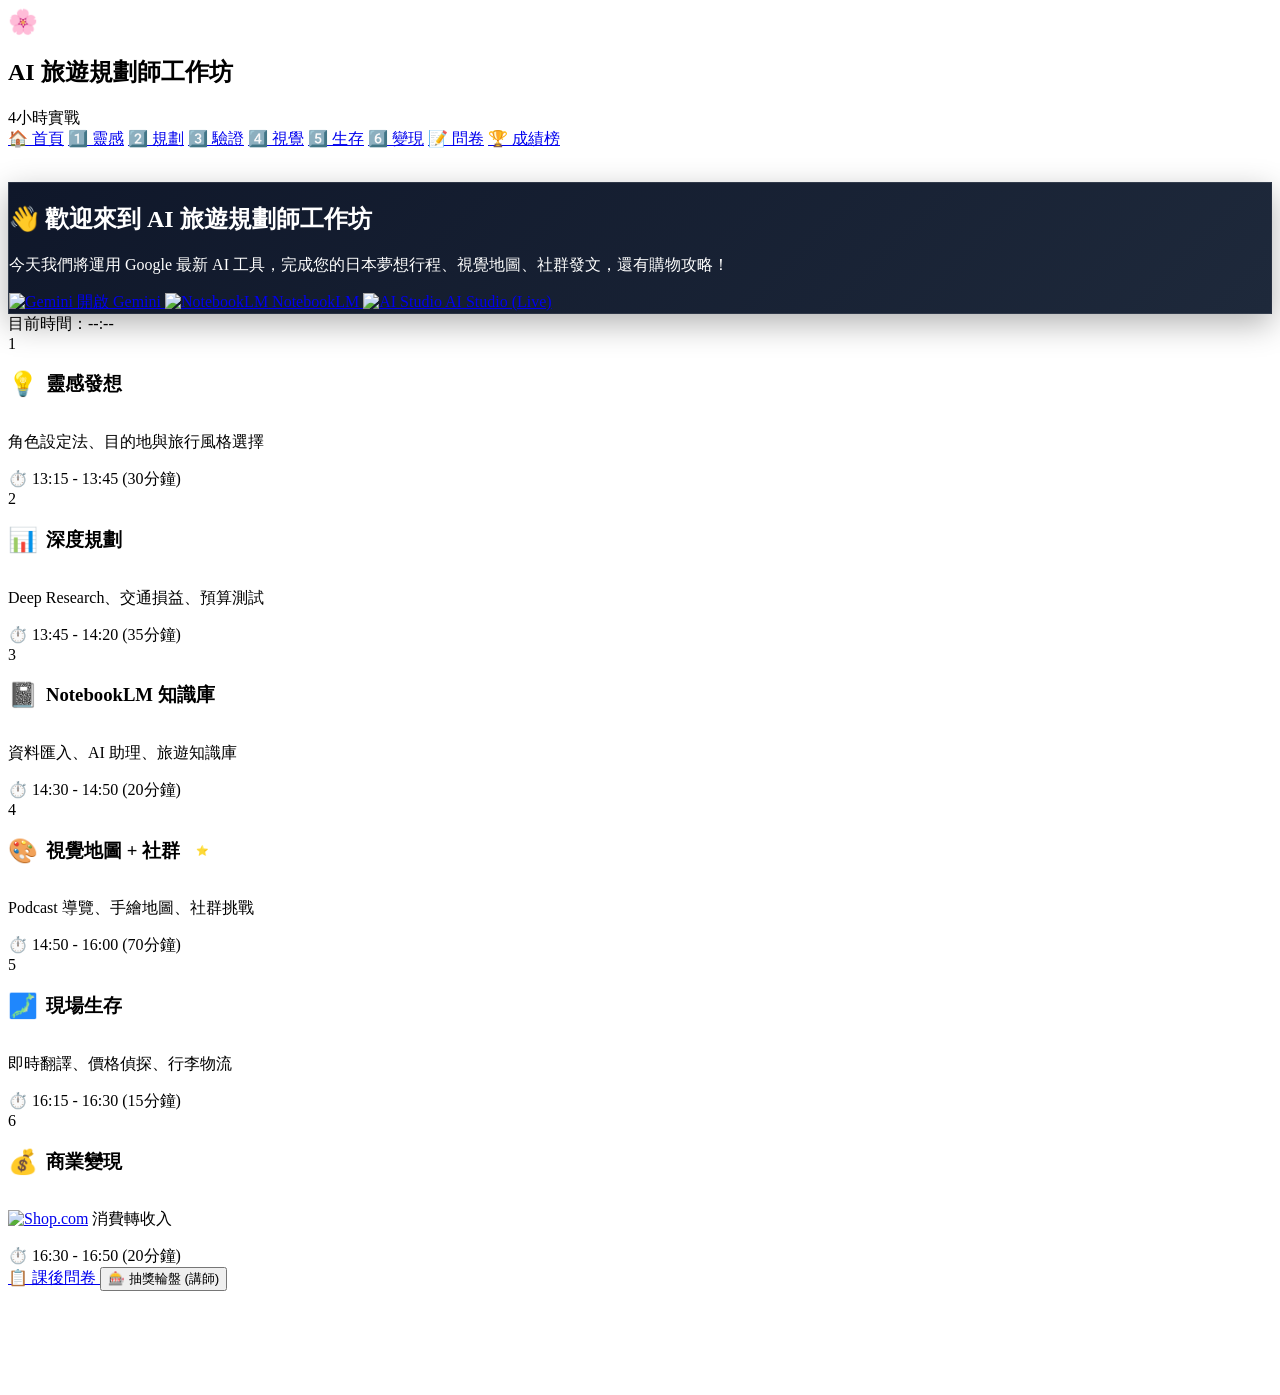
==== index.html @ 0836ae1c "remove all grok related content, sections, and shortcuts" ====
<!DOCTYPE html>
<html lang="zh-TW">

<head>
    <meta charset="UTF-8">
    <meta name="viewport" content="width=device-width, initial-scale=1.0">
    <link rel="icon"
        href="data:image/svg+xml,<svg xmlns='http://www.w3.org/2000/svg' viewBox='0 0 100 100'><text y='.9em' font-size='90'>🌸</text></svg>">
    <title>AI 旅遊規劃師工作坊 | 4 小時實戰</title>

    <!-- Open Graph / Social Media Preview -->
    <meta property="og:title" content="AI 旅遊規劃師工作坊 | 4 小時實戰">
    <meta property="og:description" content="運用 Google 最新 AI 工具，完成您的日本夢想行程、視覺地圖、社群發文，還有購物攻略！">
    <meta property="og:image" content="https://i.ibb.co/jvHknRRJ/AI.jpg">
    <meta property="og:image:secure_url" content="https://i.ibb.co/jvHknRRJ/AI.jpg">
    <meta property="og:image:type" content="image/jpeg">
    <meta property="og:image:width" content="1200">
    <meta property="og:image:height" content="630">
    <meta property="og:url" content="https://ai-travel-workshop.vercel.app/">
    <meta property="og:type" content="website">
    <meta property="og:site_name" content="AI 旅遊規劃師工作坊">

    <!-- Schema.org for Google / Social -->
    <meta itemprop="name" content="AI 旅遊規劃師工作坊 | 4 小時實戰">
    <meta itemprop="description" content="運用 Google 最新 AI 工具，完成您的日本夢想行程、視覺地圖、社群發文，還有購物攻略！">
    <meta itemprop="image" content="https://i.ibb.co/jvHknRRJ/AI.jpg">

    <meta name="twitter:card" content="summary_large_image">
    <meta name="twitter:image" content="https://i.ibb.co/jvHknRRJ/AI.jpg">
    <link href="https://fonts.googleapis.com/css2?family=Noto+Sans+TC:wght@300;400;500;700&display=swap"
        rel="stylesheet">
    <link rel="stylesheet" href="css/main.css">
</head>

<body>
    <!-- Navbar -->
    <nav class="navbar">
        <div class="container navbar-content">
            <div class="navbar-brand">
                <span style="font-size: 1.5rem;">🌸</span>
                <h1>AI 旅遊規劃師工作坊</h1>
                <span class="badge">4小時實戰</span>
            </div>
            <div class="navbar-links">
                <!-- Removed admin link for participant view -->
            </div>
        </div>
    </nav>

    <!-- Quick Nav -->
    <div class="quick-nav">
        <div class="container quick-nav-links">
            <a href="index.html" class="quick-nav-link active">🏠 首頁</a>
            <a href="pages/phase1.html" class="quick-nav-link">1️⃣ 靈感</a>
            <a href="pages/phase2.html" class="quick-nav-link">2️⃣ 規劃</a>
            <a href="pages/phase3.html" class="quick-nav-link">3️⃣ 驗證</a>
            <a href="pages/phase4.html" class="quick-nav-link">4️⃣ 視覺</a>
            <a href="pages/phase5.html" class="quick-nav-link">5️⃣ 生存</a>
            <a href="pages/phase6.html" class="quick-nav-link">6️⃣ 變現</a>
            <a href="survey.html" class="quick-nav-link">📝 問卷</a>
            <a href="leaderboard.html" class="quick-nav-link">🏆 成績榜</a>
        </div>
    </div>

    <!-- Main Content -->
    <main class="container" style="padding-top: 2rem; padding-bottom: 6rem;">
        <!-- Hero Section -->
        <section class="hero fade-in"
            style="background: linear-gradient(135deg, #0f172a 0%, #1e293b 100%); border: 1px solid rgba(255,255,255,0.1); color: white; box-shadow: 0 10px 30px rgba(0,0,0,0.3);">
            <div class="hero-content">
                <h2>👋 歡迎來到 AI 旅遊規劃師工作坊</h2>
                <p>今天我們將運用 Google 最新 AI 工具，完成您的日本夢想行程、視覺地圖、社群發文，還有購物攻略！</p>

                <!-- Progress Dots -->
                <div class="progress-dots mt-6" id="progress-container">
                    <!-- Will be populated by JS -->
                </div>

                <!-- Quick Links -->
                <div class="quick-links mt-6">
                    <a href="https://gemini.google.com/" target="_blank" class="quick-link">
                        <img src="image/logo-gemini.png" alt="Gemini" style="height: 20px; width: auto;">
                        開啟 Gemini
                    </a>
                    <a href="https://notebooklm.google.com/" target="_blank" class="quick-link">
                        <img src="image/logo-notebooklm.png" alt="NotebookLM" style="height: 20px; width: auto;">
                        NotebookLM
                    </a>
                    <a href="https://aistudio.google.com/live" target="_blank" class="quick-link">
                        <img src="image/logo-aistudio.png" alt="AI Studio" style="height: 20px; width: auto;">
                        AI Studio (Live)
                    </a>
                </div>
            </div>
        </section>

        <!-- Current Time -->
        <div class="text-center mt-6 text-stone-500 text-sm">
            目前時間：<span id="current-time" class="font-bold">--:--</span>
        </div>

        <!-- Phase Cards -->
        <section class="mt-8">
            <div class="grid grid-cols-1 sm:grid-cols-2 lg:grid-cols-3 gap-6">

                <!-- Phase 1 -->
                <div class="phase-card" onclick="goToPhase(1)" id="phase-card-1">
                    <span class="phase-number">1</span>
                    <div style="display: flex; align-items: center; gap: 0.5rem; margin-bottom: 0.5rem;">
                        <span style="font-size: 1.5rem;">💡</span>
                        <h3>靈感發想</h3>
                    </div>
                    <p class="text-sm text-stone-500">角色設定法、目的地與旅行風格選擇</p>
                    <div class="mt-4 text-xs text-stone-400">
                        ⏱️ 13:15 - 13:45 (30分鐘)
                    </div>
                </div>

                <!-- Phase 2 -->
                <div class="phase-card" onclick="goToPhase(2)" id="phase-card-2">
                    <span class="phase-number">2</span>
                    <div style="display: flex; align-items: center; gap: 0.5rem; margin-bottom: 0.5rem;">
                        <span style="font-size: 1.5rem;">📊</span>
                        <h3>深度規劃</h3>
                    </div>
                    <p class="text-sm text-stone-500">Deep Research、交通損益、預算測試</p>
                    <div class="mt-4 text-xs text-stone-400">
                        ⏱️ 13:45 - 14:20 (35分鐘)
                    </div>
                </div>

                <!-- Phase 3 -->
                <div class="phase-card" onclick="goToPhase(3)" id="phase-card-3">
                    <span class="phase-number">3</span>
                    <div style="display: flex; align-items: center; gap: 0.5rem; margin-bottom: 0.5rem;">
                        <span style="font-size: 1.5rem;">📓</span>
                        <h3>NotebookLM 知識庫</h3>
                    </div>
                    <p class="text-sm text-stone-500">資料匯入、AI 助理、旅遊知識庫</p>
                    <div class="mt-4 text-xs text-stone-400">
                        ⏱️ 14:30 - 14:50 (20分鐘)
                    </div>
                </div>

                <!-- Phase 4 - Highlight -->
                <div class="phase-card" onclick="goToPhase(4)" id="phase-card-4">
                    <span class="phase-number">4</span>
                    <div style="display: flex; align-items: center; gap: 0.5rem; margin-bottom: 0.5rem;">
                        <span style="font-size: 1.5rem;">🎨</span>
                        <h3>視覺地圖 + 社群</h3>
                        <span
                            style="background: var(--color-accent); color: white; font-size: 0.625rem; padding: 0.125rem 0.5rem; border-radius: 9999px;">⭐
                            課程高潮</span>
                    </div>
                    <p class="text-sm text-stone-500">Podcast 導覽、手繪地圖、社群挑戰</p>
                    <div class="mt-4 text-xs text-stone-400">
                        ⏱️ 14:50 - 16:00 (70分鐘)
                    </div>
                </div>

                <!-- Phase 5 -->
                <div class="phase-card" onclick="goToPhase(5)" id="phase-card-5">
                    <span class="phase-number">5</span>
                    <div style="display: flex; align-items: center; gap: 0.5rem; margin-bottom: 0.5rem;">
                        <span style="font-size: 1.5rem;">🗾</span>
                        <h3>現場生存</h3>
                    </div>
                    <p class="text-sm text-stone-500">即時翻譯、價格偵探、行李物流</p>
                    <div class="mt-4 text-xs text-stone-400">
                        ⏱️ 16:15 - 16:30 (15分鐘)
                    </div>
                </div>

                <!-- Phase 6 -->
                <div class="phase-card" onclick="goToPhase(6)" id="phase-card-6">
                    <span class="phase-number">6</span>
                    <div style="display: flex; align-items: center; gap: 0.5rem; margin-bottom: 0.5rem;">
                        <span style="font-size: 1.5rem;">💰</span>
                        <h3>商業變現</h3>
                    </div>
                    <p class="text-sm text-stone-500"><a href="https://tw.shop.com" target="_blank"
                            class="shop-logo-pill"><img src="image/shop-logo-tw.svg" class="shop-logo-inline"
                                alt="Shop.com"></a> 消費轉收入</p>
                    <div class="mt-4 text-xs text-stone-400">
                        ⏱️ 16:30 - 16:50 (20分鐘)
                    </div>
                </div>

            </div>
        </section>

        <!-- Bottom Actions -->
        <section class="mt-8 flex justify-center gap-4 flex-wrap">
            <a href="survey.html" class="btn btn-secondary btn-lg">
                📋 課後問卷
            </a>
            <button onclick="showPrizeWheel()" class="btn btn-accent btn-lg">
                🎰 抽獎輪盤 (講師)
            </button>
        </section>

    </main>

    <!-- Copy Toast -->
    <div class="copy-toast" id="copy-toast"></div>

    <!-- Prize Wheel Modal -->
    <div id="prize-wheel-modal"
        style="display: none; position: fixed; inset: 0; background: rgba(0,0,0,0.7); z-index: 100; align-items: center; justify-content: center;">
        <div
            style="background: white; border-radius: 1rem; padding: 2rem; max-width: 400px; width: 90%; text-align: center;">
            <h2 style="margin-bottom: 1rem;">🎰 抽獎輪盤</h2>
            <div id="wheel-result" style="font-size: 4rem; margin: 2rem 0;">🎁</div>
            <p id="wheel-result-text" style="font-size: 1.5rem; font-weight: bold; color: var(--color-primary);">
                點擊下方按鈕開始抽獎！</p>
            <div style="margin-top: 2rem; display: flex; gap: 1rem; justify-content: center;">
                <button onclick="spinWheel()" class="btn btn-primary btn-lg">🎲 開始抽獎</button>
                <button onclick="closePrizeWheel()" class="btn btn-outline">關閉</button>
            </div>
        </div>
    </div>

    <script src="js/common.js"></script>
    <script>
        // Initialize page
        document.addEventListener('DOMContentLoaded', () => {
            updateProgressDots(WorkshopState.currentPhase);
            updatePhaseCardStates();
        });

        function updatePhaseCardStates() {
            for (let i = 1; i <= 6; i++) {
                const card = document.getElementById(`phase-card-${i}`);
                if (!card) continue;

                if (WorkshopState.isCompleted(i)) {
                    card.classList.add('completed');
                }
                if (WorkshopState.currentPhase === i) {
                    card.classList.add('active');
                }
            }
        }

        function goToPhase(phaseNum) {
            WorkshopState.setCurrentPhase(phaseNum);
            window.location.href = `pages/phase${phaseNum}.html`;
        }

        // Prize Wheel
        const prizes = [
            { emoji: '🥤', text: '愛尚它®每日精選組合隨身包' },
            { emoji: '🫐', text: 'Prime™菸鹼醯胺D-核糖複方凍(NAD+)' },
            { emoji: '🧪', text: '愛尚它®益生消化酵素粉末 - 隨身包' },
            { emoji: '🍵', text: '全新生活™非洲芒果茶飲' },
            { emoji: '⚡', text: 'Tower+™電解質活力飲' },
            { emoji: '💝', text: '神秘大獎' }
        ];

        function showPrizeWheel() {
            document.getElementById('prize-wheel-modal').style.display = 'flex';
        }

        function closePrizeWheel() {
            document.getElementById('prize-wheel-modal').style.display = 'none';
        }

        function spinWheel() {
            const resultEl = document.getElementById('wheel-result');
            const textEl = document.getElementById('wheel-result-text');

            // Animation
            let spins = 0;
            const totalSpins = 20 + Math.floor(Math.random() * 10);

            const interval = setInterval(() => {
                const randomPrize = prizes[Math.floor(Math.random() * prizes.length)];
                resultEl.textContent = randomPrize.emoji;
                textEl.textContent = randomPrize.text;
                spins++;

                if (spins >= totalSpins) {
                    clearInterval(interval);
                    // Final result
                    const finalPrize = prizes[Math.floor(Math.random() * prizes.length)];
                    resultEl.textContent = finalPrize.emoji;
                    textEl.textContent = `🎉 恭喜獲得：${finalPrize.text}！`;
                    textEl.style.color = 'var(--color-primary)';
                }
            }, 100 - (spins * 2));
        }
    </script>
</body>

</html>
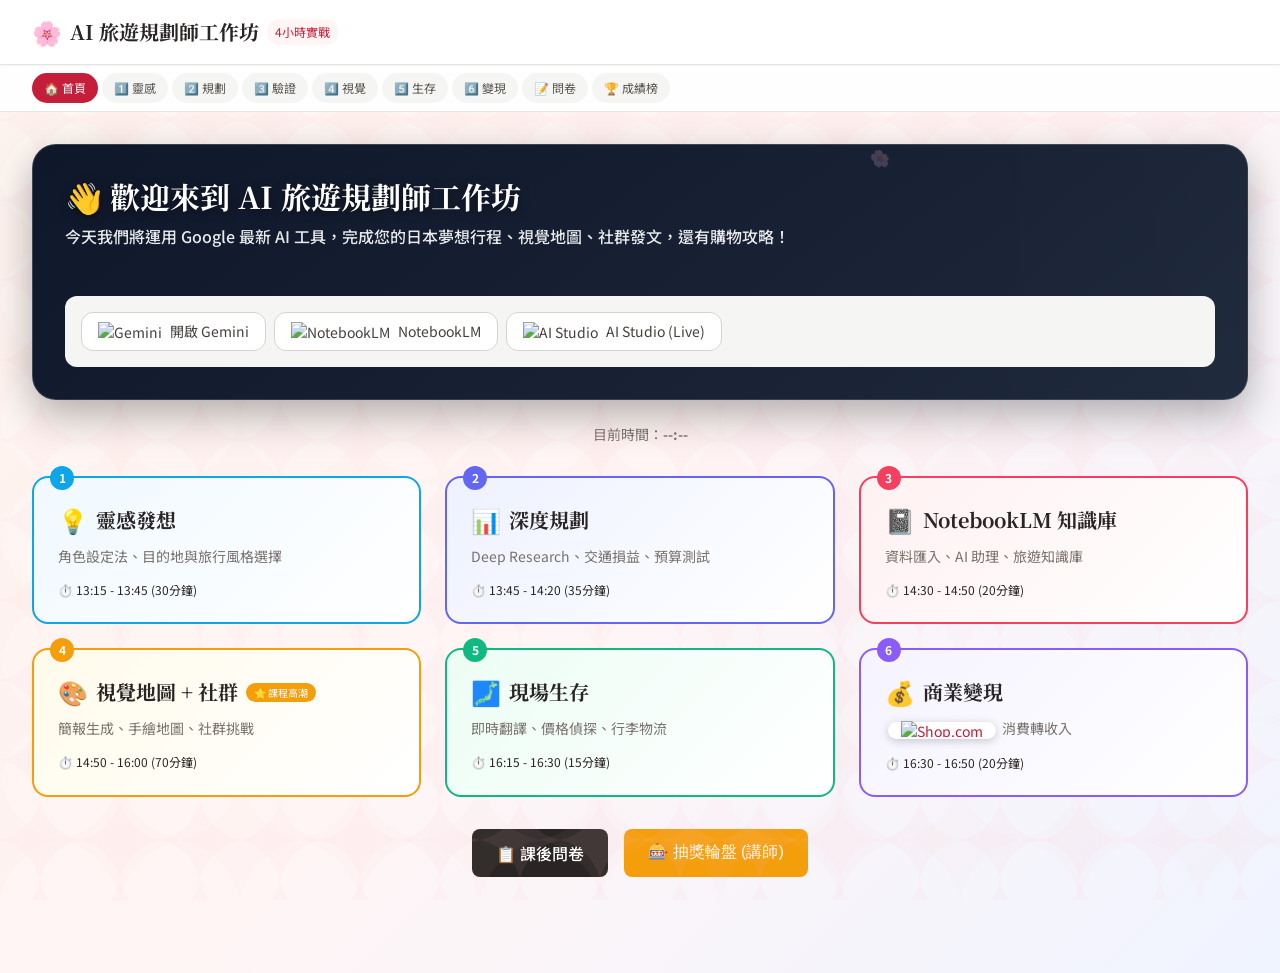
==== commit c7993773: "feat: migrate AI Avatar to Phase 1, expand to 8 styles, and fix style-card UI" ====
--- a/index.html
+++ b/index.html
@@ -152,7 +152,7 @@
                             style="background: var(--color-accent); color: white; font-size: 0.625rem; padding: 0.125rem 0.5rem; border-radius: 9999px;">⭐
                             課程高潮</span>
                     </div>
-                    <p class="text-sm text-stone-500">Podcast 導覽、手繪地圖、社群挑戰</p>
+                    <p class="text-sm text-stone-500">簡報生成、手繪地圖、社群挑戰</p>
                     <div class="mt-4 text-xs text-stone-400">
                         ⏱️ 14:50 - 16:00 (70分鐘)
                     </div>
--- a/css/main.css
+++ b/css/main.css
@@ -0,0 +1,1841 @@
+/* ============================================
+   AI ??閬?撌乩???- ?梁璅??蝟餌絞
+   ============================================ */
+
+@import url('https://fonts.googleapis.com/css2?family=Noto+Sans+TC:wght@300;400;500;700&family=Noto+Serif+JP:wght@400;700&display=swap');
+
+
+/* --- CSS Variables --- */
+:root {
+    /* Colors - Red-Gold Japanese Theme */
+    --color-primary-red: #c41e3a;
+    --color-primary-dark-red: #8b0000;
+    --color-gold: #ffd700;
+    --color-sakura-pink: #ffb7c5;
+
+    --color-primary: var(--color-primary-red);
+    --color-primary-light: #fff5f5;
+    --color-primary-dark: var(--color-primary-dark-red);
+
+    --color-stone-50: #fafaf9;
+    --color-stone-100: #f5f5f4;
+    --color-stone-200: #e7e5e4;
+    --color-stone-300: #d6d3d1;
+    --color-stone-400: #a8a29e;
+    --color-stone-500: #78716c;
+    --color-stone-600: #57534e;
+    --color-stone-700: #44403c;
+    --color-stone-800: #292524;
+    --color-stone-900: #1c1917;
+
+    --color-success: #22c55e;
+    --color-warning: #eab308;
+    --color-error: #ef4444;
+    --color-info: #3b82f6;
+
+    --color-accent: #f59e0b;
+    --color-accent-light: #fef3c7;
+    --color-accent-dark: #d97706;
+    /* Typography */
+    --font-serif: 'Noto Serif JP', serif;
+    --font-sans: 'Noto Sans TC', sans-serif;
+    --font-family: var(--font-sans);
+
+    /* Spacing */
+    --spacing-xs: 0.25rem;
+    --spacing-sm: 0.5rem;
+    --spacing-md: 1rem;
+    --spacing-lg: 1.5rem;
+    --spacing-xl: 2rem;
+    --spacing-2xl: 3rem;
+
+    /* Border Radius */
+    --radius-sm: 0.25rem;
+    --radius-md: 0.5rem;
+    --radius-lg: 0.75rem;
+    --radius-xl: 1rem;
+    --radius-2xl: 1.5rem;
+    --radius-full: 9999px;
+
+    /* Shadows */
+    --shadow-sm: 0 1px 2px 0 rgb(0 0 0 / 0.05);
+    --shadow-md: 0 4px 6px -1px rgb(0 0 0 / 0.1);
+    --shadow-lg: 0 10px 15px -3px rgb(0 0 0 / 0.1);
+    --shadow-xl: 0 20px 25px -5px rgb(0 0 0 / 0.1);
+}
+
+/* --- Base Styles --- */
+* {
+    margin: 0;
+    padding: 0;
+    box-sizing: border-box;
+}
+
+body {
+    font-family: var(--font-sans);
+    color: var(--color-stone-800);
+    line-height: 1.5;
+    background: linear-gradient(135deg, #fdf6f0 0%, #fff5f5 50%, #f0f4ff 100%);
+    position: relative;
+    min-height: 100vh;
+    overflow-x: hidden;
+}
+
+body::before {
+    content: '🌸';
+    position: fixed;
+    top: 0;
+    left: 0;
+    right: 0;
+    bottom: 0;
+    background-image:
+        url("data:image/svg+xml,%3Csvg xmlns='http://www.w3.org/2000/svg' viewBox='0 0 100 100'%3E%3Cpath fill='%23ffb7c5' opacity='0.08' d='M50 0c5 25 25 45 50 50-25 5-45 25-50 50-5-25-25-45-50-50 25-5 45-25 50-50z'/%3E%3C/svg%3E"),
+        url("data:image/svg+xml,%3Csvg xmlns='http://www.w3.org/2000/svg' viewBox='0 0 100 100'%3E%3Cpath fill='%23ffc0cb' opacity='0.05' d='M50 0c5 25 25 45 50 50-25 5-45 25-50 50-5-25-25-45-50-50 25-5 45-25 50-50z'/%3E%3C/svg%3E");
+    background-size: 80px 80px, 120px 120px;
+    background-position: 0 0, 60px 60px;
+    pointer-events: none;
+    z-index: 0;
+    animation: float-bg 20s ease-in-out infinite;
+}
+
+@keyframes float-bg {
+
+    0%,
+    100% {
+        transform: translateY(0) rotate(0deg);
+    }
+
+    50% {
+        transform: translateY(-20px) rotate(5deg);
+    }
+}
+
+@keyframes fall {
+    0% {
+        transform: translateY(-10vh) rotate(0deg);
+        opacity: 1;
+    }
+
+    100% {
+        transform: translateY(110vh) rotate(720deg);
+        opacity: 0;
+    }
+}
+
+.sakura {
+    position: fixed;
+    top: -50px;
+    left: 0;
+    pointer-events: none;
+    z-index: 1000;
+    animation-name: sakuraFall;
+    animation-timing-function: linear;
+    animation-fill-mode: forwards;
+}
+
+h1,
+h2,
+h3,
+.font-serif {
+    font-family: var(--font-serif);
+}
+
+.card-header {
+    background: var(--color-primary-red);
+    /* background: linear-gradient(180deg, var(--color-primary-red) 0%, var(--color-primary-dark-red) 100%); */
+    border-bottom: 2px solid var(--color-gold);
+    padding: var(--spacing-lg);
+    color: white;
+}
+
+.card-header h3 {
+    color: inherit;
+    margin: 0;
+}
+
+.card-header p {
+    color: inherit;
+    opacity: 0.9;
+}
+
+.btn-primary {
+    background: linear-gradient(135deg, var(--color-primary-red) 0%, var(--color-primary-dark-red) 100%);
+    color: white;
+}
+
+.sakura::before {
+    /* content: '🌸'; */
+    font-size: 1rem;
+}
+
+/* 移除寫死的 nth-child，改由 JS 全權控制隨機性 */
+
+@keyframes sakuraFall {
+    0% {
+        transform: translateY(-10vh) rotate(0deg) translateX(0px);
+        opacity: 0;
+    }
+
+    10% {
+        opacity: 0.8;
+    }
+
+    90% {
+        opacity: 0.6;
+    }
+
+    100% {
+        transform: translateY(105vh) rotate(720deg) translateX(100px);
+        opacity: 0;
+    }
+}
+
+/* --- Quick Nav Bar --- */
+.quick-nav {
+    background: rgba(255, 255, 255, 0.9);
+    backdrop-filter: blur(8px);
+    border-bottom: 1px solid var(--color-stone-200);
+    padding: 0.5rem 0;
+    position: sticky;
+    top: 4rem;
+    z-index: 45;
+}
+
+.quick-nav-links {
+    display: flex;
+    gap: 0.25rem;
+    overflow-x: auto;
+    padding: 0 1rem;
+    scrollbar-width: none;
+}
+
+.quick-nav-links::-webkit-scrollbar {
+    display: none;
+}
+
+.quick-nav-link {
+    display: flex;
+    align-items: center;
+    gap: 0.25rem;
+    padding: 0.375rem 0.75rem;
+    font-size: 0.75rem;
+    color: var(--color-stone-600);
+    background: var(--color-stone-100);
+    border-radius: var(--radius-full);
+    white-space: nowrap;
+    text-decoration: none;
+    transition: all 0.2s ease;
+}
+
+.quick-nav-link:hover {
+    background: var(--color-primary-light);
+    color: var(--color-primary);
+}
+
+.quick-nav-link.active {
+    background: var(--color-primary);
+    color: white;
+}
+
+/* --- Page-Specific Backgrounds --- */
+.page-phase1 {
+    background-image:
+        radial-gradient(circle at 10% 20%, rgba(255, 183, 197, 0.2) 0%, transparent 40%),
+        radial-gradient(circle at 90% 80%, rgba(255, 218, 185, 0.15) 0%, transparent 40%),
+        url("data:image/svg+xml,%3Csvg width='60' height='60' viewBox='0 0 60 60' xmlns='http://www.w3.org/2000/svg'%3E%3Cpath d='M30 0L30 60M0 30L60 30' stroke='%23e7e5e4' stroke-width='0.5' fill='none' opacity='0.3'/%3E%3C/svg%3E");
+}
+
+.page-phase2 {
+    background-image:
+        radial-gradient(circle at 80% 10%, rgba(59, 130, 246, 0.1) 0%, transparent 40%),
+        radial-gradient(circle at 20% 90%, rgba(147, 197, 253, 0.15) 0%, transparent 40%),
+        url("data:image/svg+xml,%3Csvg width='40' height='40' viewBox='0 0 40 40' xmlns='http://www.w3.org/2000/svg'%3E%3Ccircle cx='20' cy='20' r='1' fill='%23cbd5e1' opacity='0.4'/%3E%3C/svg%3E");
+}
+
+.page-phase3 {
+    background-image:
+        radial-gradient(circle at 50% 0%, rgba(251, 191, 36, 0.12) 0%, transparent 50%),
+        radial-gradient(circle at 0% 100%, rgba(253, 224, 71, 0.1) 0%, transparent 40%),
+        url("data:image/svg+xml,%3Csvg width='60' height='60' viewBox='0 0 60 60' xmlns='http://www.w3.org/2000/svg'%3E%3Cpath d='M30 0L30 60M0 30L60 30' stroke='%23e7e5e4' stroke-width='0.5' fill='none' opacity='0.3'/%3E%3C/svg%3E");
+}
+
+.page-phase4 {
+    background-image:
+        radial-gradient(circle at 0% 50%, rgba(245, 158, 11, 0.15) 0%, transparent 40%),
+        radial-gradient(circle at 100% 50%, rgba(252, 211, 77, 0.12) 0%, transparent 40%),
+        radial-gradient(circle at 50% 100%, rgba(254, 243, 199, 0.3) 0%, transparent 50%),
+        url("data:image/svg+xml,%3Csvg width='80' height='80' viewBox='0 0 80 80' xmlns='http://www.w3.org/2000/svg'%3E%3Cpath d='M0 40 Q20 35 40 40 T80 40' stroke='%23fcd34d' stroke-width='0.5' fill='none' opacity='0.3'/%3E%3C/svg%3E");
+}
+
+.page-phase5 {
+    background-image:
+        radial-gradient(circle at 90% 20%, rgba(34, 197, 94, 0.1) 0%, transparent 40%),
+        radial-gradient(circle at 10% 80%, rgba(134, 239, 172, 0.12) 0%, transparent 40%),
+        url("data:image/svg+xml,%3Csvg width='60' height='60' viewBox='0 0 60 60' xmlns='http://www.w3.org/2000/svg'%3E%3Ccircle cx='30' cy='30' r='2' fill='%2386efac' opacity='0.2'/%3E%3C/svg%3E");
+}
+
+.page-phase6 {
+    background-image:
+        radial-gradient(circle at 20% 30%, rgba(190, 18, 60, 0.08) 0%, transparent 40%),
+        radial-gradient(circle at 80% 70%, rgba(251, 113, 133, 0.1) 0%, transparent 40%),
+        url("data:image/svg+xml,%3Csvg width='60' height='60' viewBox='0 0 60 60' xmlns='http://www.w3.org/2000/svg'%3E%3Cpath d='M30 0L30 60M0 30L60 30' stroke='%23fecdd3' stroke-width='0.5' fill='none' opacity='0.4'/%3E%3C/svg%3E");
+}
+
+/* --- Scrollbar --- */
+::-webkit-scrollbar {
+    width: 8px;
+}
+
+::-webkit-scrollbar-track {
+    background: var(--color-stone-100);
+}
+
+::-webkit-scrollbar-thumb {
+    background: var(--color-stone-300);
+    border-radius: var(--radius-sm);
+}
+
+::-webkit-scrollbar-thumb:hover {
+    background: var(--color-stone-400);
+}
+
+/* --- Typography --- */
+h1,
+h2,
+h3,
+h4,
+h5,
+h6 {
+    font-weight: 700;
+    line-height: 1.3;
+}
+
+h1 {
+    font-size: 2rem;
+}
+
+h2 {
+    font-size: 1.5rem;
+}
+
+h3 {
+    font-size: 1.25rem;
+}
+
+h4 {
+    font-size: 1.125rem;
+}
+
+a {
+    color: var(--color-primary);
+    text-decoration: none;
+    transition: color 0.2s ease;
+}
+
+a:hover {
+    color: var(--color-primary-dark);
+}
+
+/* --- Layout Components --- */
+.container {
+    max-width: 1280px;
+    margin: 0 auto;
+    padding: 0 1rem;
+}
+
+@media (min-width: 640px) {
+    .container {
+        padding: 0 1.5rem;
+    }
+}
+
+@media (min-width: 1024px) {
+    .container {
+        padding: 0 2rem;
+    }
+}
+
+/* --- Navbar --- */
+.navbar {
+    background: white;
+    border-bottom: 1px solid var(--color-stone-200);
+    box-shadow: var(--shadow-sm);
+    position: sticky;
+    top: 0;
+    z-index: 50;
+}
+
+.navbar-content {
+    display: flex;
+    justify-content: space-between;
+    align-items: center;
+    height: 4rem;
+}
+
+.navbar-brand {
+    display: flex;
+    align-items: center;
+    gap: 0.5rem;
+}
+
+.navbar-brand h1 {
+    font-size: 1.25rem;
+    color: var(--color-stone-800);
+}
+
+.navbar-brand .badge {
+    font-size: 0.75rem;
+    background: var(--color-primary-light);
+    color: var(--color-primary);
+    padding: 0.25rem 0.5rem;
+    border-radius: var(--radius-full);
+}
+
+.navbar-links {
+    display: flex;
+    gap: 0.5rem;
+}
+
+/* --- Buttons --- */
+.btn {
+    display: inline-flex;
+    align-items: center;
+    justify-content: center;
+    gap: 0.5rem;
+    padding: 0.5rem 1rem;
+    font-size: 0.875rem;
+    font-weight: 500;
+    border-radius: var(--radius-md);
+    border: none;
+    cursor: pointer;
+    transition: all 0.2s ease;
+}
+
+.btn:disabled {
+    opacity: 0.5;
+    cursor: not-allowed;
+}
+
+.btn-primary {
+    background: var(--color-primary);
+    color: white;
+}
+
+.btn-primary:hover:not(:disabled) {
+    background: var(--color-primary-dark);
+}
+
+.btn-secondary {
+    background: var(--color-stone-800);
+    color: white;
+}
+
+.btn-secondary:hover:not(:disabled) {
+    background: var(--color-stone-900);
+}
+
+.btn-outline {
+    background: white;
+    color: var(--color-stone-600);
+    border: 1px solid var(--color-stone-300);
+}
+
+.btn-outline:hover:not(:disabled) {
+    background: var(--color-stone-50);
+}
+
+.btn-accent {
+    background: var(--color-accent);
+    color: white;
+}
+
+.btn-accent:hover:not(:disabled) {
+    background: #d97706;
+}
+
+.btn-success {
+    background: var(--color-success);
+    color: white;
+}
+
+.btn-blue {
+    background: var(--color-info);
+    color: white;
+}
+
+.btn-blue:hover:not(:disabled) {
+    background: #2563eb;
+    box-shadow: 0 4px 12px rgba(59, 130, 246, 0.3);
+}
+
+.btn-lg {
+    padding: 0.75rem 1.5rem;
+    font-size: 1rem;
+}
+
+.btn-sm {
+    padding: 0.25rem 0.75rem;
+    font-size: 0.75rem;
+}
+
+.btn-full {
+    width: 100%;
+}
+
+/* --- Cards --- */
+.card {
+    background: #ffffff !important;
+    border: 1px solid var(--color-stone-200);
+    border-radius: var(--radius-xl);
+    box-shadow: var(--shadow-sm);
+    overflow: hidden;
+    position: relative;
+    z-index: 1;
+}
+
+.card-body {
+    padding: var(--spacing-lg);
+}
+
+.card-footer {
+    padding: var(--spacing-lg);
+    border-top: 1px solid var(--color-stone-200);
+    background: var(--color-stone-50);
+}
+
+/* Phase Card */
+.phase-card {
+    position: relative;
+    padding: var(--spacing-lg);
+    border-radius: var(--radius-xl);
+    background: white;
+    border: 2px solid var(--color-stone-200);
+    transition: all 0.3s ease;
+    cursor: pointer;
+}
+
+.phase-card:hover {
+    border-color: var(--color-primary-light);
+    box-shadow: var(--shadow-md);
+    transform: translateY(-2px);
+}
+
+.phase-card.active {
+    border-color: var(--color-primary);
+    background: linear-gradient(135deg, #fff1f2 0%, white 100%);
+}
+
+.phase-card.completed {
+    border-color: var(--color-success);
+}
+
+.phase-card .phase-number {
+    position: absolute;
+    top: -0.75rem;
+    left: 1rem;
+    background: var(--color-primary);
+    color: white;
+    width: 1.5rem;
+    height: 1.5rem;
+    border-radius: var(--radius-full);
+    display: flex;
+    align-items: center;
+    justify-content: center;
+    font-size: 0.75rem;
+    font-weight: 700;
+}
+
+.phase-card.completed .phase-number {
+    background: var(--color-success);
+}
+
+/* --- Phase Card Themes --- */
+#phase-card-1 {
+    border-color: #0ea5e9;
+    background: linear-gradient(135deg, #f0f9ff 0%, white 100%);
+}
+
+#phase-card-1 .phase-number {
+    background: #0ea5e9;
+}
+
+#phase-card-2 {
+    border-color: #6366f1;
+    background: linear-gradient(135deg, #eef2ff 0%, white 100%);
+}
+
+#phase-card-2 .phase-number {
+    background: #6366f1;
+}
+
+#phase-card-3 {
+    border-color: #f43f5e;
+    background: linear-gradient(135deg, #fff1f2 0%, white 100%);
+}
+
+#phase-card-3 .phase-number {
+    background: #f43f5e;
+}
+
+#phase-card-4 {
+    border-color: #f59e0b;
+    background: linear-gradient(135deg, #fffbeb 0%, white 100%);
+}
+
+#phase-card-4 .phase-number {
+    background: #f59e0b;
+}
+
+#phase-card-5 {
+    border-color: #10b981;
+    background: linear-gradient(135deg, #ecfdf5 0%, white 100%);
+}
+
+#phase-card-5 .phase-number {
+    background: #10b981;
+}
+
+#phase-card-6 {
+    border-color: #8b5cf6;
+    background: linear-gradient(135deg, #f5f3ff 0%, white 100%);
+}
+
+#phase-card-6 .phase-number {
+    background: #8b5cf6;
+}
+
+/* --- Card Header Themes --- */
+/* --- Card Header Themes --- */
+/* --- Card Header Themes --- */
+.card-header-amber {
+    background-color: #fffbeb !important;
+    background-image: none !important;
+    border-bottom: 3px solid #f59e0b !important;
+    color: var(--color-stone-800) !important;
+}
+
+.card-header-blue {
+    background-color: #f0f9ff !important;
+    background-image: none !important;
+    border-bottom: 3px solid #0ea5e9 !important;
+    color: var(--color-stone-800) !important;
+}
+
+.card-header-rose {
+    background-color: #fef2f2 !important;
+    background-image: none !important;
+    border-bottom: 3px solid #f43f5e !important;
+    color: var(--color-stone-800) !important;
+}
+
+.card-header-emerald {
+    background-color: #f0fdf4 !important;
+    background-image: none !important;
+    border-bottom: 3px solid #10b981 !important;
+    color: var(--color-stone-800) !important;
+}
+
+.card-header-indigo {
+    background-color: #eef2ff !important;
+    background-image: none !important;
+    border-bottom: 3px solid #6366f1 !important;
+    color: var(--color-stone-800) !important;
+}
+
+.card-header-primary-light {
+    background-color: #fef2f2 !important;
+    background-image: linear-gradient(135deg, #fff1f2 0%, #fef2f2 100%) !important;
+    border-bottom: 3px solid var(--color-primary) !important;
+    color: var(--color-stone-800) !important;
+}
+
+/* --- Forms --- */
+.form-group {
+    margin-bottom: var(--spacing-md);
+}
+
+.form-label {
+    display: block;
+    font-size: 0.75rem;
+    font-weight: 700;
+    color: var(--color-stone-500);
+    margin-bottom: var(--spacing-xs);
+    text-transform: uppercase;
+}
+
+.form-input,
+.form-select,
+.form-textarea {
+    width: 100%;
+    padding: 0.5rem 0.75rem;
+    font-size: 0.875rem;
+    border: 1px solid var(--color-stone-300);
+    border-radius: var(--radius-md);
+    background: white;
+    transition: border-color 0.2s ease, box-shadow 0.2s ease;
+}
+
+.form-input:focus,
+.form-select:focus,
+.form-textarea:focus {
+    outline: none;
+    border-color: var(--color-primary);
+    box-shadow: 0 0 0 3px var(--color-primary-light);
+}
+
+.form-textarea {
+    resize: vertical;
+    min-height: 100px;
+}
+
+/* --- Prompt Box --- */
+.prompt-box {
+    background: #ffffff;
+    border: 2px solid var(--color-stone-200);
+    border-radius: var(--radius-lg);
+    padding: var(--spacing-md);
+    position: relative;
+    box-shadow: inset 0 2px 4px 0 rgba(0, 0, 0, 0.03);
+}
+
+.prompt-box .prompt-label {
+    position: absolute;
+    top: 0.5rem;
+    right: 0.75rem;
+    font-size: 0.625rem;
+    font-weight: 700;
+    color: var(--color-stone-400);
+    text-transform: uppercase;
+}
+
+.prompt-box textarea {
+    width: 100%;
+    min-height: 200px;
+    background: transparent;
+    border: none;
+    resize: none;
+    font-family: 'Consolas', 'Monaco', monospace;
+    font-size: 0.875rem;
+    color: var(--color-stone-700);
+    padding-top: 1.5rem;
+}
+
+.prompt-box textarea:focus {
+    outline: none;
+}
+
+/* --- Alert Boxes --- */
+.alert {
+    padding: var(--spacing-md);
+    border-radius: var(--radius-lg);
+    font-size: 0.875rem;
+}
+
+.alert-info {
+    background: #f8faff;
+    border: 1px solid #bfdbfe;
+    border-left: 6px solid var(--color-info);
+    color: #1e40af;
+    font-weight: 500;
+}
+
+/* Prompt Details Collapsible */
+.prompt-details summary {
+    list-style: none;
+    /* Hide default arrow */
+    cursor: pointer;
+}
+
+.prompt-details summary::-webkit-details-marker {
+    display: none;
+    /* Hide default arrow for Safari */
+}
+
+.prompt-details[open] .details-icon {
+    transform: rotate(180deg);
+}
+
+.details-icon {
+    transition: transform 0.3s ease;
+    font-size: 0.75rem;
+}
+
+.alert-success {
+    background: #dcfce7;
+    border-left: 4px solid var(--color-success);
+    color: #166534;
+}
+
+.alert-warning {
+    background: #fef3c7;
+    border-left: 4px solid var(--color-warning);
+    color: #92400e;
+}
+
+.alert-error {
+    background: #fee2e2;
+    border-left: 4px solid var(--color-error);
+    color: #991b1b;
+}
+
+/* --- Tool Card --- */
+.tool-card {
+    border: 1px solid var(--color-stone-200);
+    border-radius: var(--radius-xl);
+    padding: var(--spacing-lg);
+    background: white;
+    transition: box-shadow 0.3s ease;
+}
+
+.tool-card:hover {
+    box-shadow: var(--shadow-md);
+}
+
+.tool-card .tool-icon {
+    font-size: 1.5rem;
+    margin-right: 0.5rem;
+}
+
+.tool-card .tool-title {
+    font-weight: 700;
+    color: var(--color-stone-700);
+}
+
+.tool-card .tool-desc {
+    font-size: 0.75rem;
+    color: var(--color-stone-500);
+    margin-top: 0.25rem;
+}
+
+.tool-card .tool-prompt {
+    background: var(--color-stone-100);
+    border: 1px solid var(--color-stone-200);
+    padding: 0.75rem;
+    border-radius: var(--radius-md);
+    font-family: monospace;
+    font-size: 0.75rem;
+    color: var(--color-stone-600);
+    margin: 0.75rem 0;
+    white-space: pre-line;
+    /* Collapses extra spaces but keeps newlines */
+}
+
+/* --- Section Headers --- */
+.section-header {
+    display: flex;
+    align-items: center;
+    gap: 0.5rem;
+    padding-bottom: var(--spacing-sm);
+    margin-bottom: var(--spacing-md);
+    border-bottom: 2px solid var(--color-stone-200);
+}
+
+.section-header.accent {
+    border-bottom-color: var(--color-accent);
+}
+
+.section-header.primary {
+    border-bottom-color: var(--color-primary);
+}
+
+/* --- Progress Indicator --- */
+.progress-dots {
+    display: flex;
+    gap: 0.5rem;
+    justify-content: center;
+}
+
+.progress-dot {
+    width: 0.75rem;
+    height: 0.75rem;
+    border-radius: var(--radius-full);
+    background: var(--color-stone-300);
+    transition: all 0.3s ease;
+    cursor: pointer;
+}
+
+.progress-dot:hover {
+    background: var(--color-stone-400);
+    transform: scale(1.1);
+}
+
+.progress-dot:active {
+    transform: scale(0.9);
+}
+
+.progress-dot.active {
+    background: var(--color-primary);
+    transform: scale(1.2);
+}
+
+.progress-dot.completed {
+    background: var(--color-success);
+}
+
+/* --- Footer Navigation --- */
+.footer-nav {
+    position: fixed;
+    bottom: 0;
+    left: 0;
+    right: 0;
+    background: white;
+    border-top: 1px solid var(--color-stone-200);
+    padding: var(--spacing-md);
+    display: flex;
+    justify-content: space-between;
+    align-items: center;
+    z-index: 40;
+}
+
+.footer-nav .nav-btn {
+    display: flex;
+    align-items: center;
+    gap: 0.5rem;
+    padding: 0.5rem 1rem;
+    font-size: 0.875rem;
+    color: var(--color-stone-600);
+    background: var(--color-stone-100);
+    border: none;
+    border-radius: var(--radius-md);
+    cursor: pointer;
+    transition: all 0.2s ease;
+}
+
+.footer-nav .nav-btn:hover {
+    background: var(--color-stone-200);
+}
+
+.footer-nav .nav-btn.primary {
+    background: var(--color-primary);
+    color: white;
+}
+
+.footer-nav .nav-btn.primary:hover {
+    background: var(--color-primary-dark);
+}
+
+/* --- Main Content Padding for Fixed Footer --- */
+main {
+    flex-grow: 1;
+    padding-bottom: 5rem;
+}
+
+/* --- Animations --- */
+.fade-in {
+    animation: fadeIn 0.5s ease-in-out;
+}
+
+@keyframes fadeIn {
+    from {
+        opacity: 0;
+        transform: translateY(10px);
+    }
+
+    to {
+        opacity: 1;
+        transform: translateY(0);
+    }
+}
+
+/* Spinner */
+.spinner {
+    border: 3px solid var(--color-stone-200);
+    border-radius: 50%;
+    border-top: 3px solid var(--color-primary);
+    width: 1.25rem;
+    height: 1.25rem;
+    animation: spin 1s linear infinite;
+}
+
+@keyframes spin {
+    0% {
+        transform: rotate(0deg);
+    }
+
+    100% {
+        transform: rotate(360deg);
+    }
+}
+
+/* --- Utility Classes --- */
+.text-center {
+    text-align: center;
+}
+
+.text-sm {
+    font-size: 0.875rem;
+}
+
+.text-xs {
+    font-size: 0.75rem;
+}
+
+.text-primary {
+    color: var(--color-primary);
+}
+
+.text-stone-500 {
+    color: var(--color-stone-500);
+}
+
+.text-stone-600 {
+    color: var(--color-stone-600);
+}
+
+.font-bold {
+    font-weight: 700;
+}
+
+.font-medium {
+    font-weight: 500;
+}
+
+.mt-1 {
+    margin-top: 0.25rem;
+}
+
+.mt-2 {
+    margin-top: 0.5rem;
+}
+
+.mt-3 {
+    margin-top: 0.75rem;
+}
+
+.mt-4 {
+    margin-top: 1rem;
+}
+
+.mt-5 {
+    margin-top: 1.25rem;
+}
+
+.mt-6 {
+    margin-top: 1.5rem;
+}
+
+.mt-8 {
+    margin-top: 2rem;
+}
+
+.mb-2 {
+    margin-bottom: 0.5rem;
+}
+
+.mb-4 {
+    margin-bottom: 1rem;
+}
+
+.mb-6 {
+    margin-bottom: 1.5rem;
+}
+
+.p-4 {
+    padding: 1rem;
+}
+
+.p-6 {
+    padding: 1.5rem;
+}
+
+.gap-2 {
+    gap: 0.5rem;
+}
+
+.gap-4 {
+    gap: 1rem;
+}
+
+.gap-6 {
+    gap: 1.5rem;
+}
+
+.flex {
+    display: flex;
+}
+
+.flex-col {
+    flex-direction: column;
+}
+
+.items-center {
+    align-items: center;
+}
+
+.justify-center {
+    justify-content: center;
+}
+
+.justify-between {
+    justify-content: space-between;
+}
+
+.flex-wrap {
+    flex-wrap: wrap;
+}
+
+.flex-grow {
+    flex-grow: 1;
+}
+
+.grid {
+    display: grid;
+}
+
+.grid-cols-1 {
+    grid-template-columns: repeat(1, minmax(0, 1fr));
+}
+
+.grid-cols-2 {
+    grid-template-columns: repeat(2, minmax(0, 1fr));
+}
+
+.grid-cols-3 {
+    grid-template-columns: repeat(3, minmax(0, 1fr));
+}
+
+.grid-cols-4 {
+    grid-template-columns: repeat(4, minmax(0, 1fr));
+}
+
+@media (min-width: 640px) {
+    .sm\:grid-cols-2 {
+        grid-template-columns: repeat(2, minmax(0, 1fr));
+    }
+}
+
+@media (min-width: 768px) {
+    .md\:grid-cols-2 {
+        grid-template-columns: repeat(2, minmax(0, 1fr));
+    }
+
+    .md\:grid-cols-3 {
+        grid-template-columns: repeat(3, minmax(0, 1fr));
+    }
+}
+
+@media (min-width: 1024px) {
+    .lg\:grid-cols-3 {
+        grid-template-columns: repeat(3, minmax(0, 1fr));
+    }
+}
+
+.hidden {
+    display: none;
+}
+
+.block {
+    display: block;
+}
+
+/* --- Quick Links Bar --- */
+.quick-links {
+    display: flex;
+    flex-wrap: wrap;
+    gap: 0.5rem;
+    padding: var(--spacing-md);
+    background: var(--color-stone-100);
+    border-radius: var(--radius-lg);
+}
+
+.quick-link {
+    display: flex;
+    align-items: center;
+    gap: 0.5rem;
+    padding: 0.5rem 1rem;
+    background: white;
+    border: 1px solid var(--color-stone-300);
+    border-radius: var(--radius-lg);
+    font-size: 0.875rem;
+    color: var(--color-stone-700);
+    text-decoration: none;
+    transition: all 0.2s ease;
+}
+
+.quick-link:hover {
+    background: var(--color-stone-50);
+    border-color: var(--color-primary-light);
+}
+
+.quick-link img {
+    width: 1.25rem;
+    height: 1.25rem;
+}
+
+/* --- Hero Section --- */
+.hero {
+    background: linear-gradient(135deg, #fff1f2 0%, white 50%, #fef3c7 100%);
+    border: 1px solid var(--color-primary-light);
+    border-radius: var(--radius-2xl);
+    padding: var(--spacing-xl);
+    position: relative;
+    overflow: hidden;
+}
+
+.hero::after {
+    content: '🌸';
+    position: absolute;
+    right: 0;
+    top: 0;
+    height: 100%;
+    width: 33%;
+    background: var(--color-primary-light);
+    opacity: 0.2;
+    transform: skewX(12deg) translateX(3rem);
+}
+
+.hero-content {
+    position: relative;
+    z-index: 1;
+}
+
+.hero h2 {
+    font-size: 1.875rem;
+    color: var(--color-stone-800);
+    margin-bottom: 0.5rem;
+}
+
+.hero p {
+    color: var(--color-stone-600);
+    max-width: none;
+}
+
+/* --- Style Selector --- */
+.style-grid {
+    display: grid;
+    grid-template-columns: repeat(2, 1fr);
+    gap: 0.75rem;
+}
+
+@media (min-width: 768px) {
+    .style-grid {
+        grid-template-columns: repeat(3, 1fr);
+    }
+}
+
+.style-option {
+    border: 2px solid var(--color-stone-200);
+    border-radius: var(--radius-lg);
+    padding: var(--spacing-md);
+    cursor: pointer;
+    transition: all 0.2s ease;
+    text-align: center;
+}
+
+.style-option:hover {
+    border-color: var(--color-primary-light);
+}
+
+.style-option.selected {
+    border-color: var(--color-primary);
+    background: var(--color-primary-light);
+}
+
+.style-option .style-emoji {
+    font-size: 2rem;
+    display: block;
+    margin-bottom: 0.5rem;
+}
+
+.style-option .style-name {
+    font-weight: 700;
+    font-size: 0.875rem;
+    color: var(--color-stone-800);
+}
+
+.style-option .style-desc {
+    font-size: 0.625rem;
+    color: var(--color-stone-500);
+    margin-top: 0.25rem;
+}
+
+/* --- Copy Toast --- */
+.copy-toast {
+    position: fixed;
+    bottom: 6rem;
+    left: 50%;
+    transform: translateX(-50%) translateY(100%);
+    background: var(--color-stone-800);
+    color: white;
+    padding: 0.75rem 1.5rem;
+    border-radius: var(--radius-full);
+    font-size: 0.875rem;
+    opacity: 0;
+    transition: all 0.3s ease;
+    z-index: 100;
+}
+
+.copy-toast.show {
+    transform: translateX(-50%) translateY(0);
+    opacity: 1;
+}
+
+/* --- Readability Enhancements --- */
+.timer-container {
+    display: inline-flex;
+    align-items: center;
+    gap: 0.5rem;
+    padding: 0.5rem 1.25rem;
+    background: white;
+    border: 1px solid var(--color-stone-200);
+    border-radius: var(--radius-full);
+    box-shadow: var(--shadow-sm);
+    margin-top: 1rem;
+}
+
+.countdown.readability-fix {
+    background: white !important;
+    border: 2px solid var(--color-accent) !important;
+    color: var(--color-stone-800) !important;
+    box-shadow: var(--shadow-md);
+}
+
+.countdown.readability-fix .time {
+    color: var(--color-accent) !important;
+    text-shadow: 1px 1px 0 rgba(0, 0, 0, 0.05);
+}
+
+.countdown.readability-fix .font-bold {
+    color: var(--color-stone-800);
+}
+
+.countdown.readability-fix .text-sm {
+    color: var(--color-stone-500);
+}
+
+/* --- Global Contrast & Readability Fixes --- */
+.card-header h3 {
+    text-shadow: 0 1px 2px rgba(0, 0, 0, 0.3) !important;
+}
+
+/* Standard headers (Red/Dark) still need white text */
+.card-header p,
+.section-header p {
+    color: rgba(255, 255, 255, 0.95) !important;
+    font-size: 0.875rem !important;
+    font-weight: 500 !important;
+    margin-top: 0.5rem !important;
+    opacity: 1 !important;
+}
+
+/* FINAL OVERRIDE for Light Themes - ensures they are NEVER white */
+.card-header-amber p,
+.card-header-blue p,
+.card-header-rose p,
+.card-header-emerald p,
+.card-header-indigo p,
+.card-header-primary-light p {
+    color: #44403c !important;
+    /* Force a dark grey */
+    opacity: 1 !important;
+    text-shadow: none !important;
+}
+
+.card {
+    background: #ffffff !important;
+    box-shadow: 0 10px 30px -10px rgba(0, 0, 0, 0.15), 0 0 0 1px rgba(0, 0, 0, 0.05) !important;
+}
+
+/* --- Shop.com Logo Integration --- */
+.shop-logo-inline {
+    height: 1.1em;
+    vertical-align: middle;
+    display: inline-block;
+    margin: 0 0.2rem;
+    margin-top: -0.15em;
+    filter: drop-shadow(0 1px 1px rgba(0, 0, 0, 0.05));
+    transition: transform 0.2s ease;
+}
+
+.shop-logo-inline:hover {
+    transform: scale(1.05);
+}
+
+
+/* --- Homepage Hero Premium Theme --- */
+.hero {
+    background: linear-gradient(145deg, #0f172a 0%, #1e293b 100%) !important;
+    border: 1px solid rgba(255, 255, 255, 0.15) !important;
+    color: white !important;
+    box-shadow: 0 15px 40px rgba(0, 0, 0, 0.3) !important;
+}
+
+.hero h2 {
+    color: white !important;
+    text-shadow: 0 2px 10px rgba(0, 0, 0, 0.5) !important;
+}
+
+.hero p {
+    color: rgba(255, 255, 255, 0.9) !important;
+    font-weight: 500 !important;
+}
+
+.hero::after {
+    background: linear-gradient(to right, transparent, rgba(255, 255, 255, 0.05)) !important;
+}
+
+/* --- Shop.com Logo Legibility Fixes --- */
+.shop-logo-pill {
+    display: inline-flex !important;
+    align-items: center !important;
+    background: white !important;
+    padding: 2px 10px !important;
+    border-radius: 999px !important;
+    box-shadow: 0 2px 10px rgba(0, 0, 0, 0.2) !important;
+    margin: 0 0.2rem !important;
+    vertical-align: middle !important;
+    transition: transform 0.2s ease !important;
+}
+
+.shop-logo-pill:hover {
+    transform: translateY(-1px) scale(1.02) !important;
+}
+
+
+/* --- Polyfill for Utility Classes used in Phase 4 Section A --- */
+
+/* Grid System */
+.grid {
+    display: grid;
+}
+
+.gap-4 {
+    gap: 1rem;
+}
+
+.gap-6 {
+    gap: 1.5rem;
+}
+
+.grid-cols-1 {
+    grid-template-columns: repeat(1, minmax(0, 1fr));
+}
+
+@media (min-width: 768px) {
+    .md\:grid-cols-2 {
+        grid-template-columns: repeat(2, minmax(0, 1fr));
+    }
+
+    .md\:col-span-2 {
+        grid-column: span 2 / span 2;
+    }
+
+    .md\:flex-row {
+        flex-direction: row;
+    }
+}
+
+@media (min-width: 1024px) {
+    .lg\:grid-cols-3 {
+        grid-template-columns: repeat(3, minmax(0, 1fr));
+    }
+
+    .lg\:col-span-2 {
+        grid-column: span 2 / span 2;
+    }
+
+    .lg\:col-span-3 {
+        grid-column: span 3 / span 3;
+    }
+}
+
+/* Flex Utilities */
+.flex {
+    display: flex;
+}
+
+.flex-col {
+    flex-direction: column;
+}
+
+.flex-grow {
+    flex-grow: 1;
+}
+
+.items-center {
+    align-items: center;
+}
+
+.justify-center {
+    justify-content: center;
+}
+
+.h-full {
+    height: 100%;
+}
+
+/* Background Colors (Opaque) */
+.bg-white {
+    background: #ffffff !important;
+}
+
+/* Slightly increased saturation for better visibility and OPAQUE background */
+
+/* Stone (Grey) */
+.bg-stone-100 {
+    background: #f0f0eb !important;
+}
+
+/* Emerald (Green) */
+.bg-emerald-50 {
+    background: #d1fae5 !important;
+}
+
+/* Indigo (Purple) */
+.bg-indigo-50 {
+    background: #e0e7ff !important;
+}
+
+/* Blue */
+.bg-blue-50 {
+    background: #dbeafe !important;
+}
+
+/* Rose (Red) */
+.bg-rose-50 {
+    background: #ffe4e6 !important;
+}
+
+/* Amber (Yellow) */
+.bg-amber-50 {
+    background: #fef3c7 !important;
+}
+
+/* Text Colors */
+.text-emerald-800 {
+    color: #065f46;
+}
+
+.text-emerald-700 {
+    color: #047857;
+}
+
+.text-emerald-600 {
+    color: #059669;
+}
+
+.text-indigo-800 {
+    color: #3730a3;
+}
+
+.text-indigo-600 {
+    color: #4f46e5;
+}
+
+.text-indigo-500 {
+    color: #6366f1;
+}
+
+.text-blue-800 {
+    color: #1e40af;
+}
+
+.text-blue-600 {
+    color: #2563eb;
+}
+
+.text-blue-500 {
+    color: #3b82f6;
+}
+
+.text-rose-800 {
+    color: #9f1239;
+}
+
+.text-rose-600 {
+    color: #e11d48;
+}
+
+.text-rose-500 {
+    color: #f43f5e;
+}
+
+.text-amber-800 {
+    color: #92400e;
+}
+
+.text-amber-600 {
+    color: #d97706;
+}
+
+.text-amber-500 {
+    color: #f59e0b;
+}
+
+.text-stone-500 {
+    color: #78716c;
+}
+
+.text-stone-600 {
+    color: #57534e;
+}
+
+.text-stone-700 {
+    color: #44403c;
+}
+
+.text-stone-800 {
+    color: #292524;
+}
+
+/* Borders */
+.border-2 {
+    border-width: 2px;
+}
+
+.border {
+    border-width: 1px;
+    border-style: solid;
+}
+
+.rounded-xl {
+    border-radius: 0.75rem;
+}
+
+.rounded-lg {
+    border-radius: 0.5rem;
+}
+
+/* Darkened border colors for better contrast */
+.border-emerald-200 {
+    border-color: #6ee7b7;
+}
+
+.border-indigo-200 {
+    border-color: #a5b4fc;
+}
+
+.border-blue-200 {
+    border-color: #93c5fd;
+}
+
+.border-rose-200 {
+    border-color: #fda4af;
+}
+
+.border-amber-200 {
+    border-color: #fcd34d;
+}
+
+.border-stone-200 {
+    border-color: #e7e5e4;
+}
+
+.border-stone-300 {
+    border-color: #d6d3d1;
+}
+
+.border-stone-100 {
+    border-color: #f5f5f4;
+}
+
+.border-indigo-100 {
+    border-color: #e0e7ff;
+}
+
+.border-blue-100 {
+    border-color: #dbeafe;
+}
+
+.border-rose-100 {
+    border-color: #ffe4e6;
+}
+
+.border-amber-100 {
+    border-color: #fef3c7;
+}
+
+/* Shadows */
+.shadow-md {
+    box-shadow: 0 4px 6px -1px rgba(0, 0, 0, 0.1), 0 2px 4px -1px rgba(0, 0, 0, 0.06);
+}
+
+.shadow-sm {
+    box-shadow: 0 1px 2px 0 rgba(0, 0, 0, 0.05);
+}
+
+.shadow-lg {
+    box-shadow: 0 10px 15px -3px rgba(0, 0, 0, 0.1), 0 4px 6px -2px rgba(0, 0, 0, 0.05);
+}
+
+/* Spacing */
+.p-5 {
+    padding: 1.25rem;
+}
+
+.p-4 {
+    padding: 1rem;
+}
+
+.p-3 {
+    padding: 0.75rem;
+}
+
+.mb-3 {
+    margin-bottom: 0.75rem;
+}
+
+.mb-4 {
+    margin-bottom: 1rem;
+}
+
+.mb-6 {
+    margin-bottom: 1.5rem;
+}
+
+.mb-8 {
+    margin-bottom: 2rem;
+}
+
+.mt-1 {
+    margin-top: 0.25rem;
+}
+
+.mt-2 {
+    margin-top: 0.5rem;
+}
+
+.mt-8 {
+    margin-top: 2rem;
+}
+
+.pt-6 {
+    padding-top: 1.5rem;
+}
+
+.col-span-1 {
+    grid-column: span 1 / span 1;
+}
+
+/* Font */
+.text-2xl {
+    font-size: 1.5rem;
+    line-height: 2rem;
+}
+
+.text-lg {
+    font-size: 1.125rem;
+    line-height: 1.75rem;
+}
+
+.text-sm {
+    font-size: 0.875rem;
+    line-height: 1.25rem;
+}
+
+.text-xs {
+    font-size: 0.75rem;
+    line-height: 1rem;
+}
+
+.font-medium {
+    font-weight: 500;
+}
+
+.font-bold {
+    font-weight: 700;
+}
+
+.uppercase {
+    text-transform: uppercase;
+}
+
+.tracking-wide {
+    letter-spacing: 0.025em;
+}
+
+/* Hover transitions */
+.transition-shadow {
+    transition-property: box-shadow;
+    transition-timing-function: cubic-bezier(0.4, 0, 0.2, 1);
+    transition-duration: 300ms;
+}
+
+.hover\:shadow-md:hover {
+    box-shadow: 0 4px 6px -1px rgba(0, 0, 0, 0.1), 0 2px 4px -1px rgba(0, 0, 0, 0.06);
+}
+
+.hover\:shadow-xl:hover {
+    box-shadow: 0 20px 25px -5px rgba(0, 0, 0, 0.1), 0 10px 10px -5px rgba(0, 0, 0, 0.04);
+}
+
+.transform {
+    transform: translate(var(--tw-translate-x), var(--tw-translate-y)) rotate(var(--tw-rotate)) skewX(var(--tw-skew-x)) skewY(var(--tw-skew-y)) scaleX(var(--tw-scale-x)) scaleY(var(--tw-scale-y));
+}
+
+.hover\:-translate-y-1:hover {
+    --tw-translate-y: -0.25rem;
+    transform: translateY(-0.25rem);
+}
+
+/* --- Style Cards (Interactive Selection) --- */
+.style-card {
+    border: 2px solid var(--color-stone-200);
+    border-radius: var(--radius-lg);
+    background: white;
+    cursor: pointer;
+    transition: all 0.2s cubic-bezier(0.4, 0, 0.2, 1);
+    display: flex;
+    flex-direction: column;
+    align-items: center;
+    justify-content: center;
+    gap: 0.25rem;
+    position: relative;
+    user-select: none;
+    overflow: visible;
+    padding: 0.75rem;
+    min-height: 80px;
+}
+
+.style-card:hover {
+    border-color: #a855f7;
+    transform: translateY(-3px);
+    box-shadow: var(--shadow-lg);
+    z-index: 2;
+}
+
+.style-card.selected {
+    border-color: #a855f7;
+    background-color: #f5f3ff;
+    box-shadow: 0 0 0 1px #a855f7, var(--shadow-md);
+    z-index: 2;
+}
+
+.style-card.selected::after {
+    content: '✓';
+    position: absolute;
+    top: -10px;
+    right: -10px;
+    background: #a855f7;
+    color: white;
+    width: 22px;
+    height: 22px;
+    border-radius: 50%;
+    display: flex;
+    align-items: center;
+    justify-content: center;
+    font-size: 12px;
+    font-weight: bold;
+    box-shadow: 0 2px 4px rgba(0,0,0,0.2);
+    border: 2px solid white;
+}
+
+.style-card .emoji {
+    font-size: 1.5rem;
+    transition: transform 0.2s ease;
+}
+
+.style-card:hover .emoji {
+    transform: scale(1.2);
+}
+
+.style-card .name {
+    font-weight: 500;
+    color: var(--color-stone-700);
+    font-size: 0.85rem;
+}
+
+.style-card.selected .name {
+    color: #6b21a8;
+    font-weight: 700;
+}
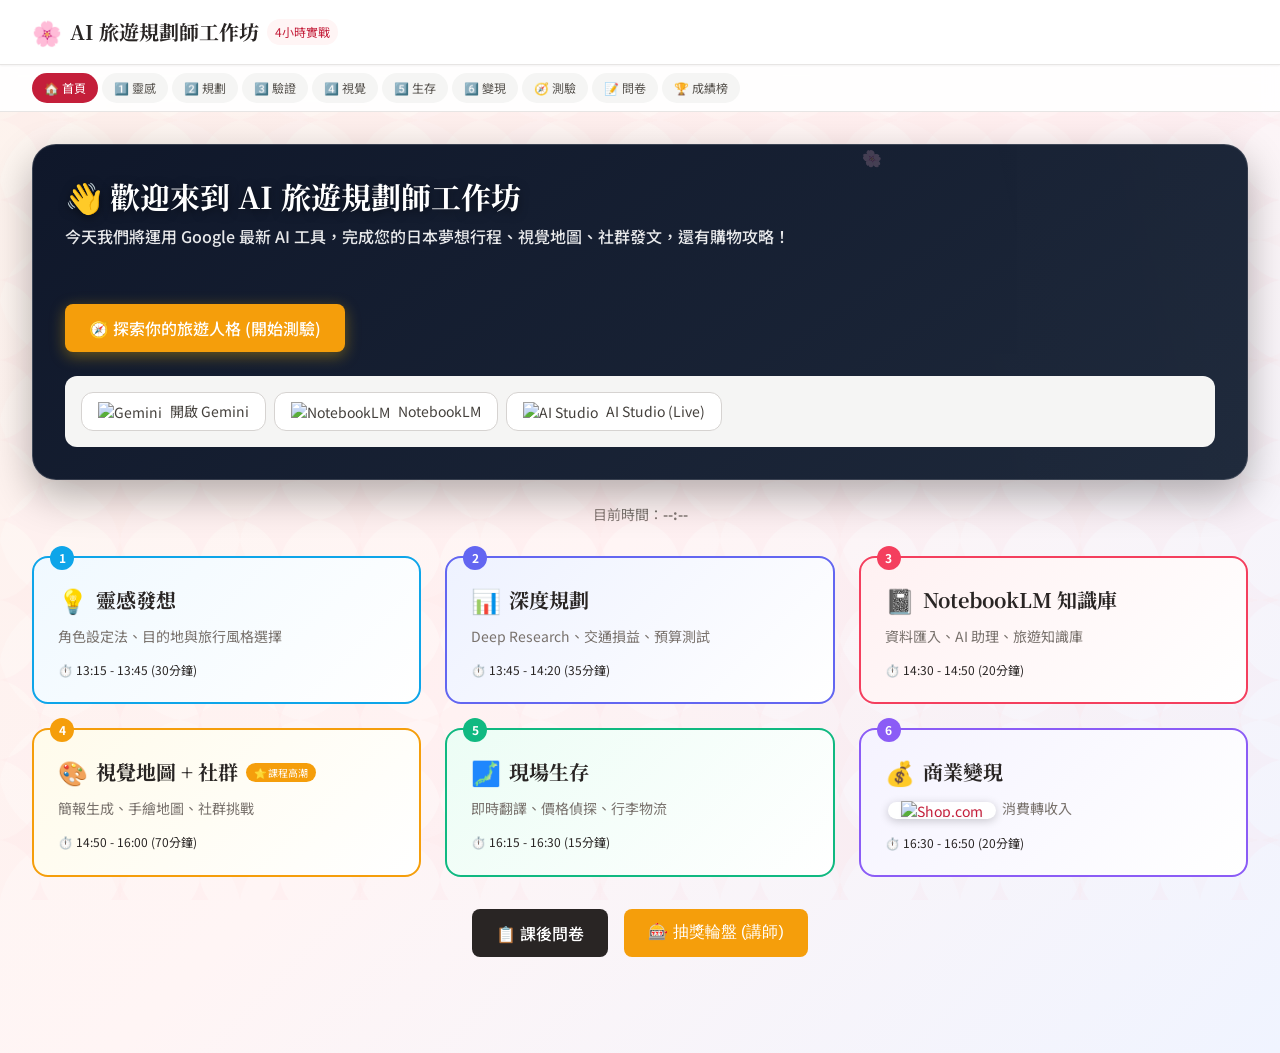
==== commit eaddd2f9: "Add personality test features and update navigation" ====
--- a/index.html
+++ b/index.html
@@ -57,6 +57,7 @@
             <a href="pages/phase4.html" class="quick-nav-link">4️⃣ 視覺</a>
             <a href="pages/phase5.html" class="quick-nav-link">5️⃣ 生存</a>
             <a href="pages/phase6.html" class="quick-nav-link">6️⃣ 變現</a>
+            <a href="personality.html" class="quick-nav-link">🧭 測驗</a>
             <a href="survey.html" class="quick-nav-link">📝 問卷</a>
             <a href="leaderboard.html" class="quick-nav-link">🏆 成績榜</a>
         </div>
@@ -74,6 +75,13 @@
                 <!-- Progress Dots -->
                 <div class="progress-dots mt-6" id="progress-container">
                     <!-- Will be populated by JS -->
+                </div>
+
+                <!-- Personality Test CTA -->
+                <div class="mt-8">
+                    <a href="personality.html" class="btn btn-accent btn-lg" style="box-shadow: 0 4px 15px rgba(234, 179, 8, 0.4); border: none;">
+                        🧭 探索你的旅遊人格 (開始測驗)
+                    </a>
                 </div>
 
                 <!-- Quick Links -->
